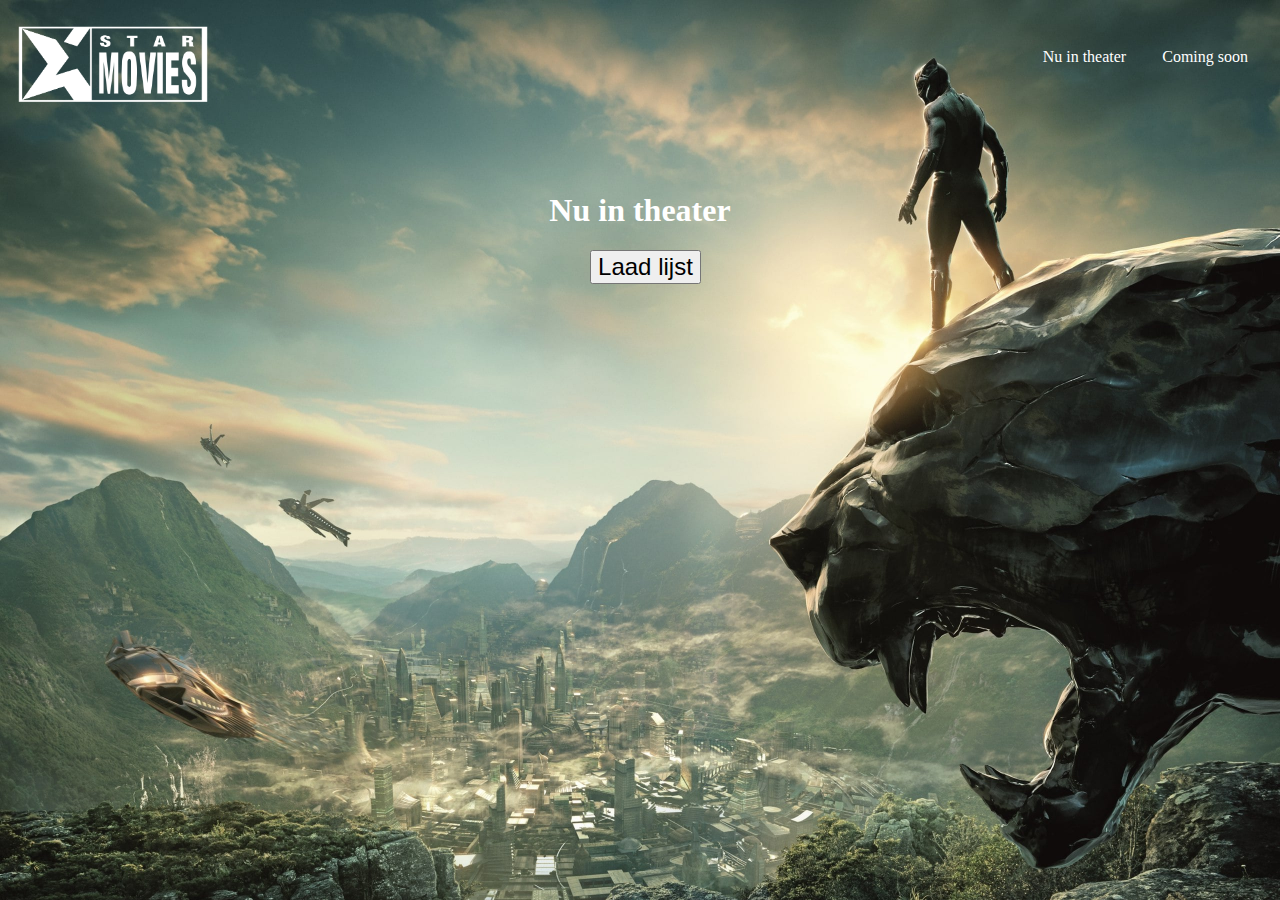
==== opdracht3/Eindopdracht json v3/index.html @ 91f67593 "Opdracht 3 Json" ====
<html>

<head>
    <title>Eindopdracht json</title>
    <meta name="viewport" content="width=device-width, initial-scale=1">
    <link rel="stylesheet" href="style.css" />
</head>

<body>
    <header>
        <logo>
            <img class="logo" src="images/logo.png">
        </logo>
        <nav>
            <ul>
                <li><a href="index.html">Nu in theater</a></li>
                <li><a href="comingsoon.html">Coming soon</a></li>
            </ul>
        </nav>

        <h1>Nu in theater</h1>
    </header>
    <button>Laad lijst</button>
    <span id=loader>Loading data ...</span>

    <main></main>


    <script src="script.js"></script>
</body>

</html>
---- opdracht3/Eindopdracht json v3/style.css ----
* {
  box-sizing: border-box;
}

body {
  font-family: 'Lato';
  font-size: 16px;
  margin: 1em;
  background-image: url(images/background2.jpg);
  background-size: cover;
  background-repeat: no-repeat;
  color: white;
}

button {
    font-size: 1.5rem;
}

p {
    width: 30rem;
}

img {
    max-height: 20rem;
}

nav {
    float: right;
}

nav ul {
    text-decoration: none;
    list-style-type: none;
}

nav li {
    display: inline-block;
    padding: 1rem;
}

nav li a {
    text-decoration: none;
    color: white;
}

nav li a:hover {
    border-bottom: 1px solid #fff;
}

.logo {
    max-height: 6rem;
}

h1 {
    text-align: center;
    margin-top: 5rem;
}

button {
    margin-left: 46%;
}

#loader {
  color: green;
  margin: 0;
  padding: 1em;
  width: calc(6 * 450px);
  list-style-position: inside;
  background: DARKSEAGREEN;
  transition: all 1s ease;
/*  display: none;*/
}

.show {
  display: block;
}

.hide {
  display: none;
}
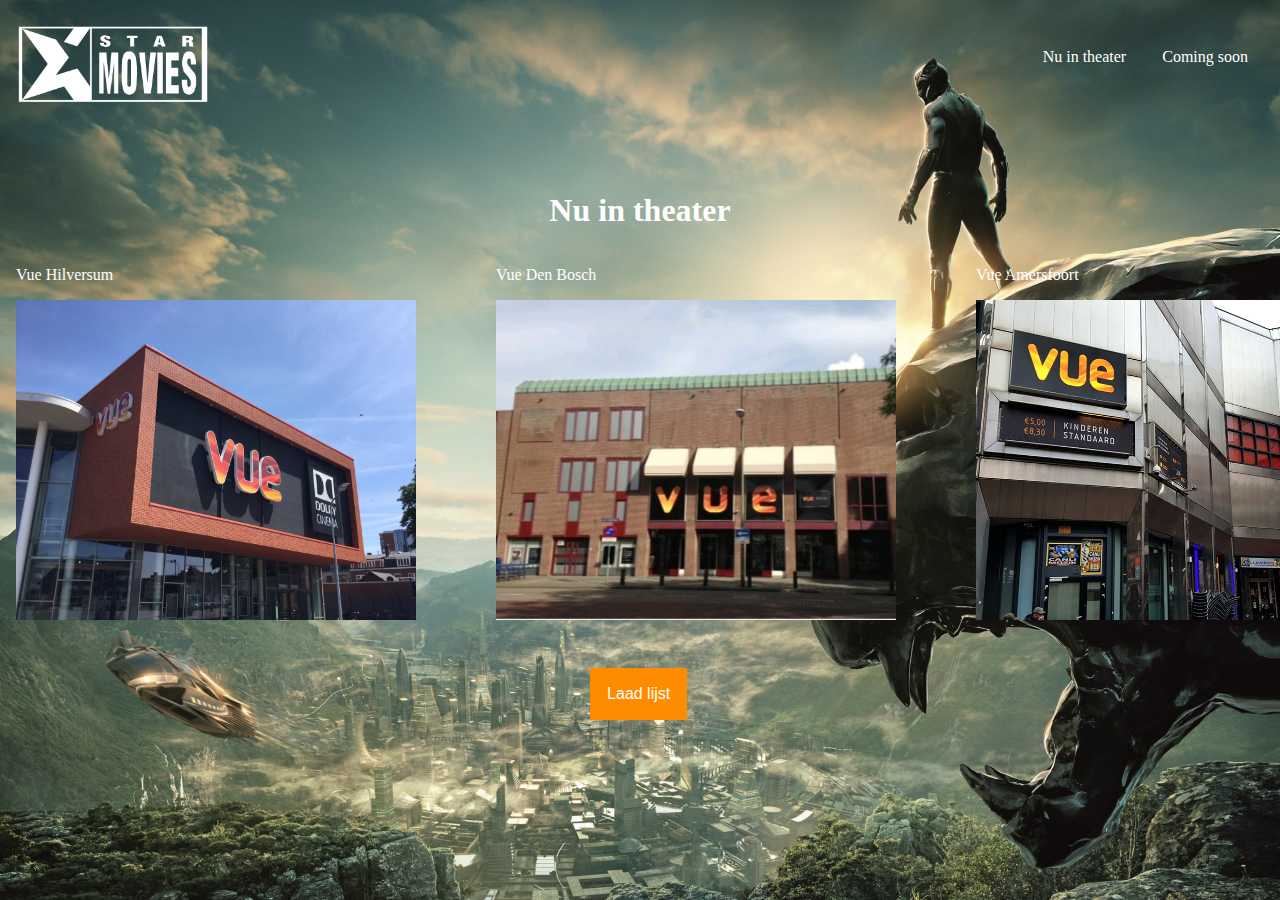
==== commit 6c8509fe: "Opdracht 3 v4" ====
--- a/opdracht3/Eindopdracht json v3/index.html
+++ b/opdracht3/Eindopdracht json v3/index.html
@@ -19,11 +19,26 @@
         </nav>
 
         <h1>Nu in theater</h1>
+        <div class="locaties">
+            <article id="kleur" onclick="mark(this)">
+                <p>Vue Hilversum</p>
+                <a href="#"><img src="images/hilversum.jpg"></a>
+            </article>
+            <article>
+                <p>Vue Den Bosch</p>
+                <a href="#"><img src="images/denbosch.jpg"></a>
+                </article>
+            <article>
+                <p>Vue Amersfoort</p>
+                <a href="#"><img src="images/amersfoort.jpeg"></a>
+            </article>
+        </div>
     </header>
     <button>Laad lijst</button>
     <span id=loader>Loading data ...</span>
 
-    <main></main>
+    <main>
+    </main>
 
 
     <script src="script.js"></script>
--- a/opdracht3/Eindopdracht json v3/style.css
+++ b/opdracht3/Eindopdracht json v3/style.css
@@ -58,6 +58,50 @@
 
 button {
     margin-left: 46%;
+    background-color: darkorange;
+    border: 1px solid darkorange;
+    color: white;
+    font-size: 1em;
+    padding: 1rem;
+}
+
+.locaties {
+    display: grid;
+    grid-template-columns: 3fr 3fr 3fr 3fr;
+    border-bottom: 
+}
+
+.locaties img {
+    width: 25rem;
+    height: 20rem;
+    margin-bottom: 3rem;
+}
+
+.locaties img:active {
+    border: 2px solid darkorange;
+}
+
+main {
+     display: grid;
+    grid-template-columns: 3fr 3fr 3fr 3fr;
+    grid-gap: .1rem;
+}
+
+section {
+    margin-top: 2rem;
+   font-size: .8em;
+}
+
+section img {
+    position: relative;;
+}
+
+section p {
+    width: 20rem;
+}
+
+article {
+
 }
 
 #loader {
